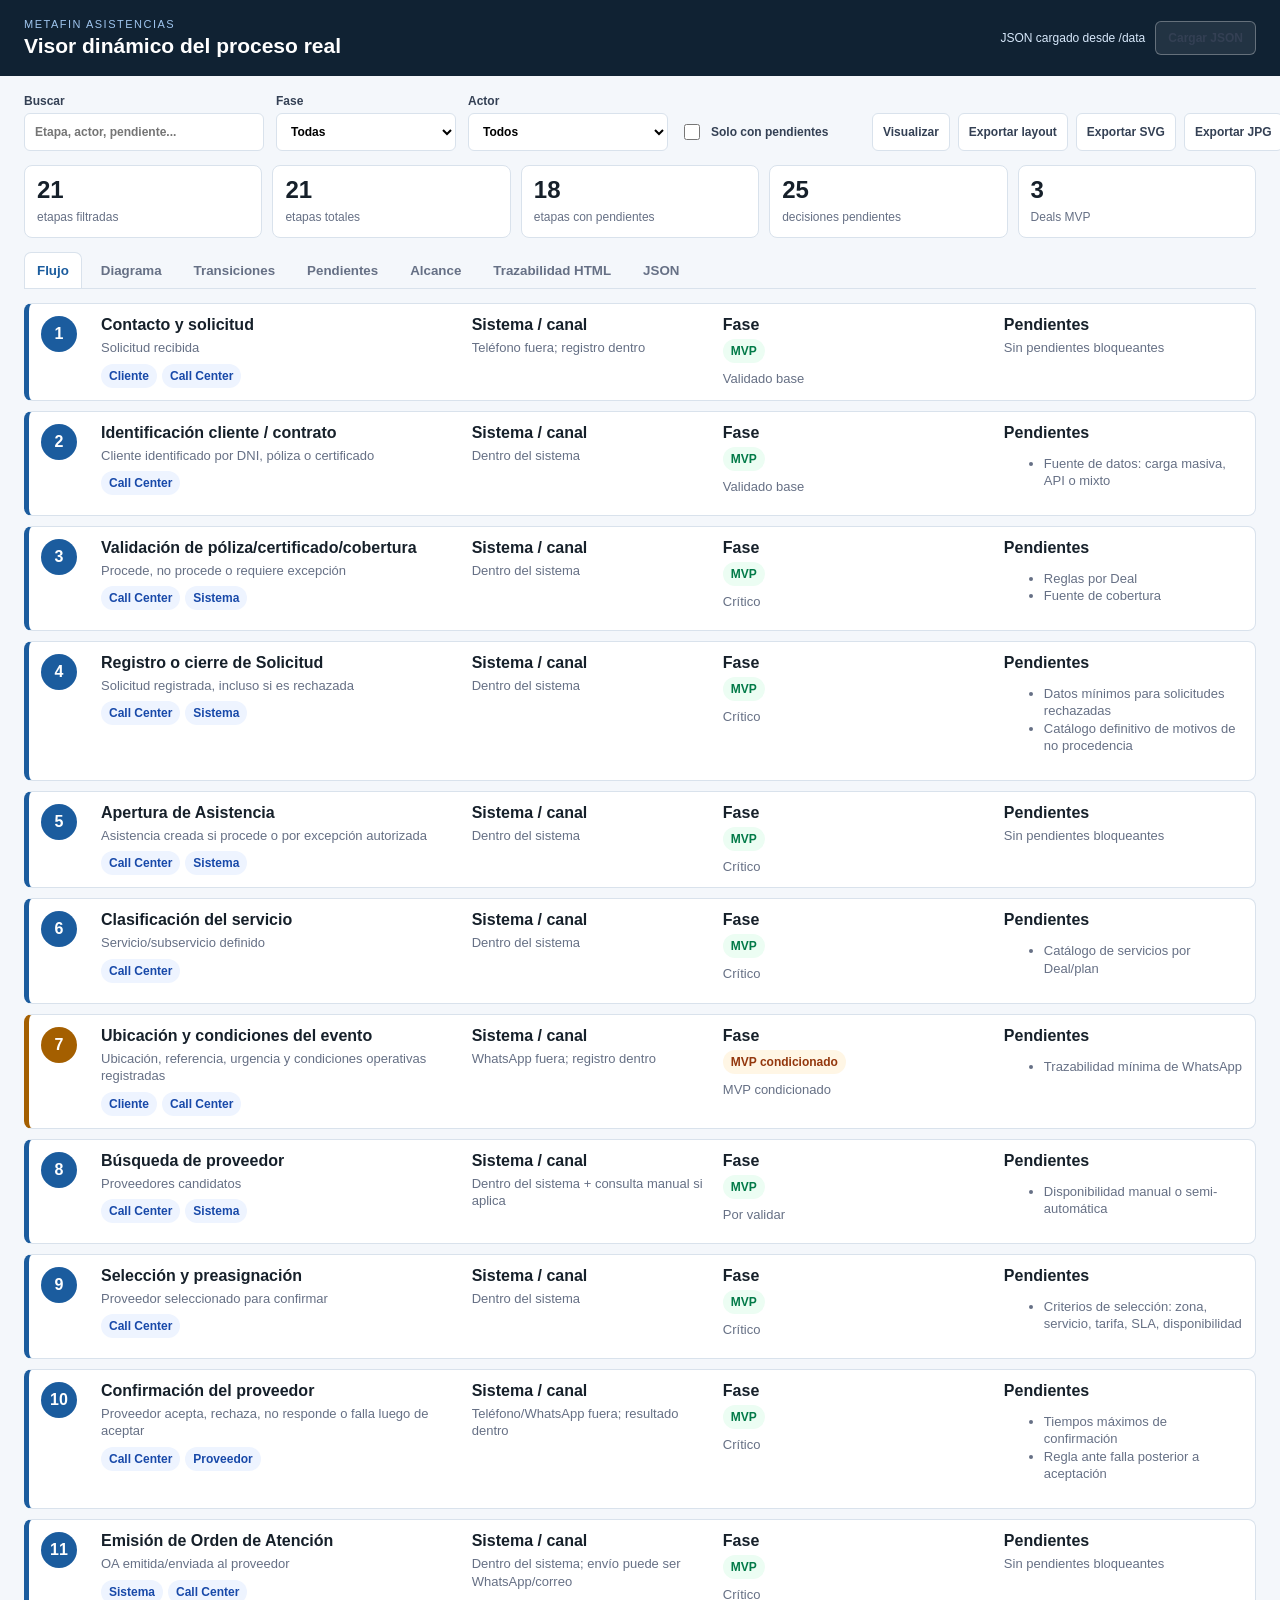
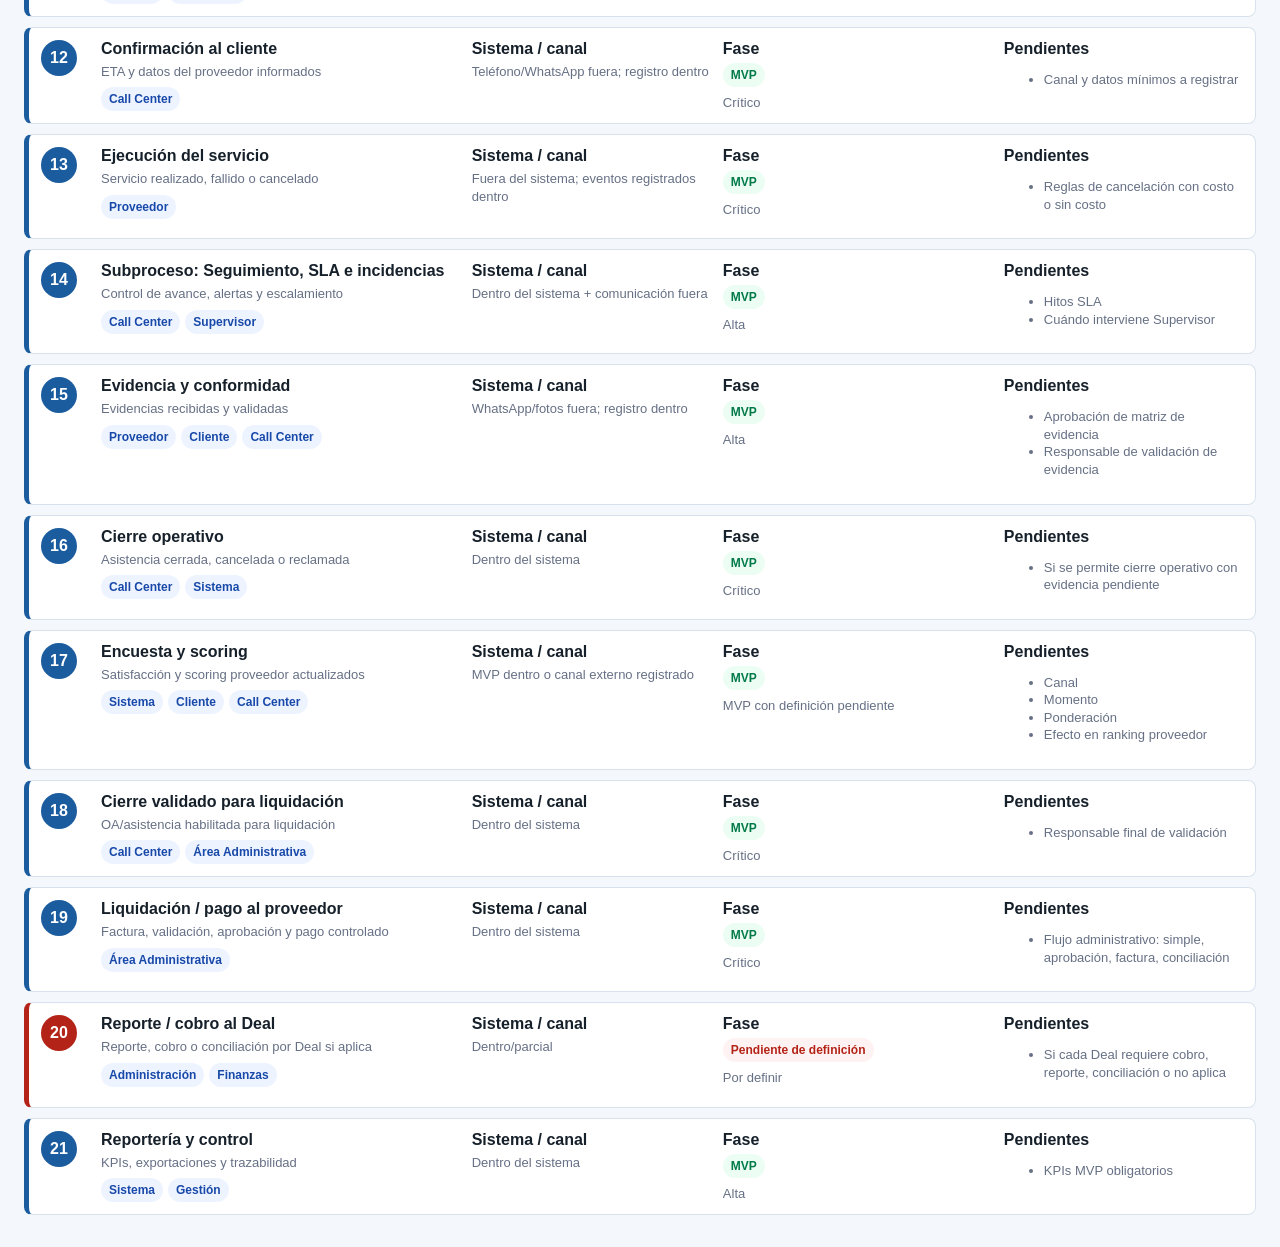
==== viewer/index.html @ db5d9f94 "Initial METAFIN process documentation" ====
<!doctype html>
<html lang="es">
<head>
  <meta charset="utf-8">
  <meta name="viewport" content="width=device-width, initial-scale=1">
  <title>METAFIN Asistencias - Visor dinámico</title>
  <link rel="stylesheet" href="styles.css">
</head>
<body>
  <header class="topbar">
    <div>
      <p class="eyebrow">METAFIN Asistencias</p>
      <h1>Visor dinámico del proceso real</h1>
    </div>
    <div class="source">
      <span id="loadStatus">Cargando JSON...</span>
      <label class="fileButton">
        Cargar JSON
        <input id="fileInput" type="file" accept="application/json">
      </label>
    </div>
  </header>

  <main>
    <section class="controls" aria-label="Filtros">
      <label>
        Buscar
        <input id="searchInput" type="search" placeholder="Etapa, actor, pendiente...">
      </label>
      <label>
        Fase
        <select id="phaseFilter">
          <option value="">Todas</option>
        </select>
      </label>
      <label>
        Actor
        <select id="actorFilter">
          <option value="">Todos</option>
        </select>
      </label>
      <label class="check">
        <input id="pendingOnly" type="checkbox">
        Solo con pendientes
      </label>
      <div class="layoutTools">
        <button id="diagramMode" type="button" aria-pressed="false">Visualizar</button>
        <button id="exportLayout" type="button">Exportar layout</button>
        <button id="exportDiagramSvg" type="button">Exportar SVG</button>
        <button id="exportDiagramJpg" type="button">Exportar JPG</button>
        <label class="layoutImport">
          Importar layout
          <input id="layoutInput" type="file" accept="application/json">
        </label>
      </div>
    </section>

    <section class="summary" id="summary"></section>

    <nav class="tabs" aria-label="Vistas">
      <button class="tab active" data-view="flow">Flujo</button>
      <button class="tab" data-view="diagram">Diagrama</button>
      <button class="tab" data-view="transitions">Transiciones</button>
      <button class="tab" data-view="decisions">Pendientes</button>
      <button class="tab" data-view="scope">Alcance</button>
      <button class="tab" data-view="trace">Trazabilidad HTML</button>
      <button class="tab" data-view="json">JSON</button>
    </nav>

    <section id="flowView" class="view active"></section>
    <section id="diagramView" class="view"></section>
    <section id="transitionsView" class="view"></section>
    <section id="decisionsView" class="view"></section>
    <section id="scopeView" class="view"></section>
    <section id="traceView" class="view"></section>
    <section id="jsonView" class="view"></section>
  </main>

  <script src="app.js"></script>
</body>
</html>
---- viewer/styles.css ----
:root {
  --ink: #16202a;
  --muted: #667085;
  --line: #d9e2ec;
  --bg: #f4f7fb;
  --panel: #ffffff;
  --blue: #1b5c9e;
  --green: #287a5b;
  --amber: #a45f00;
  --red: #b42318;
  --violet: #6941c6;
  --white: #ffffff;
}

* {
  box-sizing: border-box;
}

body {
  margin: 0;
  font-family: "Segoe UI", Arial, sans-serif;
  color: var(--ink);
  background: var(--bg);
}

.topbar {
  display: flex;
  align-items: center;
  justify-content: space-between;
  gap: 16px;
  padding: 18px 24px;
  background: #102233;
  color: white;
  position: sticky;
  top: 0;
  z-index: 10;
}

.eyebrow {
  margin: 0 0 4px;
  font-size: 11px;
  letter-spacing: 1.5px;
  text-transform: uppercase;
  color: #9fc5ee;
}

h1 {
  margin: 0;
  font-size: 21px;
  font-weight: 700;
}

main {
  padding: 18px 24px 32px;
  max-width: 1480px;
  margin: 0 auto;
}

.source {
  display: flex;
  align-items: center;
  gap: 10px;
  font-size: 12px;
  color: #d7e8fb;
}

.fileButton {
  position: relative;
  overflow: hidden;
  display: inline-flex;
  align-items: center;
  height: 34px;
  padding: 0 12px;
  border: 1px solid rgba(255, 255, 255, .3);
  border-radius: 6px;
  cursor: pointer;
  background: rgba(255, 255, 255, .08);
}

.fileButton input {
  position: absolute;
  inset: 0;
  opacity: 0;
  cursor: pointer;
}

.controls {
  display: grid;
  grid-template-columns: minmax(240px, 1fr) 180px 200px 180px auto;
  gap: 12px;
  align-items: end;
  margin-bottom: 14px;
}

.layoutTools {
  display: flex;
  align-items: end;
  gap: 8px;
  height: 38px;
}

.layoutTools button,
.layoutImport {
  height: 38px;
  display: inline-flex;
  align-items: center;
  padding: 0 10px;
  border: 1px solid var(--line);
  border-radius: 6px;
  background: white;
  color: #344054;
  font-size: 12px;
  font-weight: 750;
  cursor: pointer;
  position: relative;
  overflow: hidden;
  white-space: nowrap;
}

.layoutTools button.active {
  border-color: var(--blue);
  background: #eef4ff;
  color: var(--blue);
}

.layoutImport input {
  position: absolute;
  inset: 0;
  opacity: 0;
  cursor: pointer;
}

label {
  display: grid;
  gap: 5px;
  font-size: 12px;
  font-weight: 650;
  color: #344054;
}

input,
select {
  height: 38px;
  border: 1px solid var(--line);
  border-radius: 6px;
  padding: 0 10px;
  background: white;
  font: inherit;
}

.check {
  display: flex;
  align-items: center;
  gap: 8px;
  height: 38px;
}

.check input {
  width: 16px;
  height: 16px;
}

.summary {
  display: grid;
  grid-template-columns: repeat(5, minmax(0, 1fr));
  gap: 10px;
  margin-bottom: 14px;
}

.metric {
  background: var(--panel);
  border: 1px solid var(--line);
  border-radius: 8px;
  padding: 12px;
}

.metric b {
  display: block;
  font-size: 24px;
  line-height: 1;
  margin-bottom: 5px;
}

.metric span {
  color: var(--muted);
  font-size: 12px;
}

.tabs {
  display: flex;
  gap: 6px;
  margin-bottom: 14px;
  border-bottom: 1px solid var(--line);
}

.tab {
  border: 1px solid transparent;
  border-bottom: 0;
  background: transparent;
  color: var(--muted);
  padding: 10px 12px;
  border-radius: 7px 7px 0 0;
  font-weight: 700;
  cursor: pointer;
}

.tab.active {
  background: white;
  color: var(--blue);
  border-color: var(--line);
}

.view {
  display: none;
}

.view.active {
  display: block;
}

.flow {
  display: grid;
  gap: 10px;
}

.step {
  display: grid;
  grid-template-columns: 48px 1.2fr .8fr .9fr .8fr;
  gap: 12px;
  align-items: stretch;
  background: var(--panel);
  border: 1px solid var(--line);
  border-left: 5px solid var(--blue);
  border-radius: 8px;
  padding: 12px;
}

.step[data-phase="MVP condicionado"] {
  border-left-color: var(--amber);
}

.step[data-phase="Pendiente de definición"] {
  border-left-color: var(--red);
}

.num {
  display: grid;
  place-items: center;
  width: 36px;
  height: 36px;
  border-radius: 50%;
  color: white;
  background: var(--blue);
  font-weight: 800;
}

.step[data-phase="MVP condicionado"] .num {
  background: var(--amber);
}

.step[data-phase="Pendiente de definición"] .num {
  background: var(--red);
}

.title {
  font-weight: 800;
  margin-bottom: 5px;
}

.muted {
  color: var(--muted);
  font-size: 13px;
  line-height: 1.35;
}

.pillRow {
  display: flex;
  flex-wrap: wrap;
  gap: 5px;
  margin-top: 7px;
}

.pill {
  display: inline-flex;
  align-items: center;
  min-height: 24px;
  padding: 3px 8px;
  border-radius: 999px;
  background: #eef4ff;
  color: #1849a9;
  font-size: 12px;
  font-weight: 650;
}

.phase {
  background: #ecfdf3;
  color: #027a48;
}

.phase.cond {
  background: #fff6e5;
  color: #93370d;
}

.phase.pending {
  background: #fef3f2;
  color: #b42318;
}

.panel {
  background: var(--panel);
  border: 1px solid var(--line);
  border-radius: 8px;
  overflow: hidden;
}

.diagramWrap {
  background: white;
  border: 1px solid var(--line);
  border-radius: 8px;
  overflow: auto;
  position: relative;
}

.diagramHint {
  position: sticky;
  left: 0;
  padding: 10px 12px;
  border-bottom: 1px solid var(--line);
  color: var(--muted);
  font-size: 13px;
  background: #f8fafc;
}

.legend {
  display: inline-flex;
  align-items: center;
  gap: 6px;
  margin-left: 14px;
  color: #344054;
}

.dot {
  display: inline-block;
  width: 12px;
  height: 4px;
  border-radius: 999px;
  background: #315f87;
}

.dot.cond {
  background: var(--amber);
}

.dot.pending {
  background: var(--red);
}

.diagram {
  min-width: 1900px;
  display: block;
}

.laneHeader {
  fill: #102233;
}

.laneTitle {
  fill: white;
  font-size: 13px;
  font-weight: 750;
}

.laneBand {
  fill: #ffffff;
  stroke: #e8eef5;
  stroke-width: 1;
}

.laneBand.alt {
  fill: #f8fafc;
}

.diagramCard rect {
  fill: #ffffff;
  stroke: var(--blue);
  stroke-width: 2;
  filter: url(#shadow);
}

.diagramCard.selected rect {
  stroke-width: 3;
}

.diagramCard {
  cursor: grab;
}

.diagramWrap.viewMode .diagramCard {
  cursor: default;
}

.diagramCard.dragging {
  cursor: grabbing;
  opacity: .88;
}

.diagramCard rect.cond {
  stroke: var(--amber);
}

.diagramCard rect.pending {
  stroke: var(--red);
}

.diagramCard circle {
  fill: var(--blue);
}

.diagramCard rect.cond + circle {
  fill: var(--amber);
}

.diagramCard rect.pending + circle {
  fill: var(--red);
}

.cardNum {
  fill: white;
  font-size: 11px;
  font-weight: 800;
}

.cardTitle {
  fill: var(--ink);
  font-size: 13px;
  font-weight: 800;
}

.cardMeta {
  fill: var(--muted);
  font-size: 12px;
}

.cardSystem {
  font-size: 15px;
}

.diagramDetails {
  position: absolute;
  z-index: 3;
  width: 390px;
  max-height: 520px;
  overflow: auto;
  padding: 14px;
  background: rgba(255, 255, 255, .97);
  border: 1px solid var(--line);
  border-radius: 8px;
  box-shadow: 0 12px 30px rgba(16, 34, 51, .16);
}

.detailsClose {
  position: absolute;
  top: 8px;
  right: 8px;
  width: 26px;
  height: 26px;
  border: none;
  border-radius: 50%;
  background: transparent;
  color: var(--muted);
  font-size: 14px;
  cursor: pointer;
  display: grid;
  place-items: center;
  line-height: 1;
}

.detailsClose:hover {
  background: var(--bg);
  color: var(--ink);
}

.detailsHeader {
  display: grid;
  grid-template-columns: 42px 1fr;
  gap: 10px;
  align-items: start;
  padding-bottom: 10px;
  border-bottom: 1px solid var(--line);
}

.detailsHeader h2 {
  margin: 0 0 4px;
  font-size: 16px;
  line-height: 1.2;
}

.detailsHeader p {
  margin: 0;
  color: var(--muted);
  font-size: 13px;
}

.diagramDetails dl {
  display: grid;
  gap: 8px;
  margin: 12px 0 0;
}

.diagramDetails dt {
  color: #344054;
  font-size: 12px;
  font-weight: 800;
}

.diagramDetails dd {
  margin: 0;
  color: var(--ink);
  font-size: 13px;
  line-height: 1.38;
}

.diagramDetails ul {
  margin: 0;
  padding-left: 18px;
}

.diagramDetails li + li {
  margin-top: 6px;
}

.diagramDetails code {
  display: inline-block;
  margin: 2px 3px 2px 0;
  padding: 2px 5px;
  border-radius: 4px;
  background: #eef4ff;
  color: #1849a9;
}

.flowLine {
  fill: none !important;
  stroke: #315f87;
  stroke-width: 3.2;
  opacity: .95;
}

.flowLine.cond,
.flowLine.pending {
  fill: none !important;
}

.arrow.cond {
  stroke: var(--amber);
  fill: var(--amber);
}

.arrow.pending {
  stroke: var(--red);
  fill: var(--red);
}

.flowLine.cond {
  stroke: var(--amber);
}

.flowLine.pending {
  stroke: var(--red);
}

.flowLine.loop {
  stroke-dasharray: 6 5;
  stroke-width: 2.6;
}

.calloutLine {
  fill: none !important;
  stroke: var(--amber);
  stroke-width: 2.4;
  stroke-dasharray: 6 5;
}

.calloutLine.pending,
.calloutLine.cond {
  stroke: var(--amber);
}

.calloutBox rect {
  fill: #ffffff;
  stroke: var(--amber);
  stroke-width: 1.5;
  filter: url(#shadow);
}

.calloutBox.pending rect {
  stroke: var(--red);
}

.calloutBox.terminal rect {
  fill: #fef3f2;
  stroke: var(--red);
}

.calloutBox.terminal .calloutTarget {
  fill: var(--red);
  font-weight: 850;
}

.calloutTitle {
  fill: #344054;
  font-size: 10px;
  font-weight: 800;
}

.calloutTarget {
  fill: var(--muted);
  font-size: 9px;
  font-weight: 650;
}

.arrow {
  fill: #315f87;
  stroke: #315f87;
  opacity: .9;
}

.lineLabel rect {
  fill: #ffffff;
  stroke: #9bb2c7;
  stroke-width: 1;
  opacity: .98;
}

.lineLabel text {
  fill: #344054;
  font-size: 10px;
  font-weight: 700;
  paint-order: stroke;
  stroke: #ffffff;
  stroke-width: 4px;
  stroke-linejoin: round;
}

.lineLabel.cond rect {
  stroke: var(--amber);
}

.lineLabel.pending rect {
  stroke: var(--red);
}

.terminalNode rect {
  fill: #fef3f2;
  stroke: var(--red);
  stroke-width: 2;
  filter: url(#shadow);
}

.terminalNode text {
  fill: var(--red);
  font-size: 12px;
  font-weight: 800;
}

.connectorHandle {
  fill: rgba(255, 255, 255, .16);
  stroke: #315f87;
  stroke-width: 2;
  cursor: grab;
  opacity: .72;
}

.diagramWrap.viewMode .connectorHandle {
  display: none;
}

.connectorHandle.to {
  stroke: var(--green);
}

.connectorHandle.control {
  fill: rgba(105, 65, 198, .12);
  stroke: var(--violet);
}

.connectorHandle.label {
  fill: rgba(49, 95, 135, .28);
  stroke: #315f87;
  stroke-width: 1.5;
}

.connectorHandle:hover {
  fill: #ffffff;
  opacity: 1;
}

.connectorHandle.dragging {
  cursor: grabbing;
  fill: #eaf3ff;
  opacity: 1;
}

table {
  width: 100%;
  border-collapse: collapse;
  background: white;
}

th,
td {
  padding: 10px 12px;
  border-bottom: 1px solid var(--line);
  text-align: left;
  vertical-align: top;
  font-size: 13px;
}

th {
  background: #f8fafc;
  color: #344054;
  font-size: 12px;
}

.scopeGrid {
  display: grid;
  grid-template-columns: repeat(4, minmax(0, 1fr));
  gap: 12px;
}

.scopeCard {
  background: white;
  border: 1px solid var(--line);
  border-radius: 8px;
  padding: 12px;
}

.scopeCard h3 {
  margin: 0 0 8px;
  font-size: 15px;
}

.scopeCard ul {
  margin: 0;
  padding-left: 18px;
  color: #344054;
  font-size: 13px;
  line-height: 1.45;
}

pre {
  margin: 0;
  padding: 14px;
  background: #0b1620;
  color: #d6e4f0;
  border-radius: 8px;
  overflow: auto;
  max-height: 70vh;
}

@media (max-width: 980px) {
  .topbar,
  .source {
    align-items: flex-start;
    flex-direction: column;
  }

  .controls,
  .summary,
  .scopeGrid,
  .step {
    grid-template-columns: 1fr;
  }
}
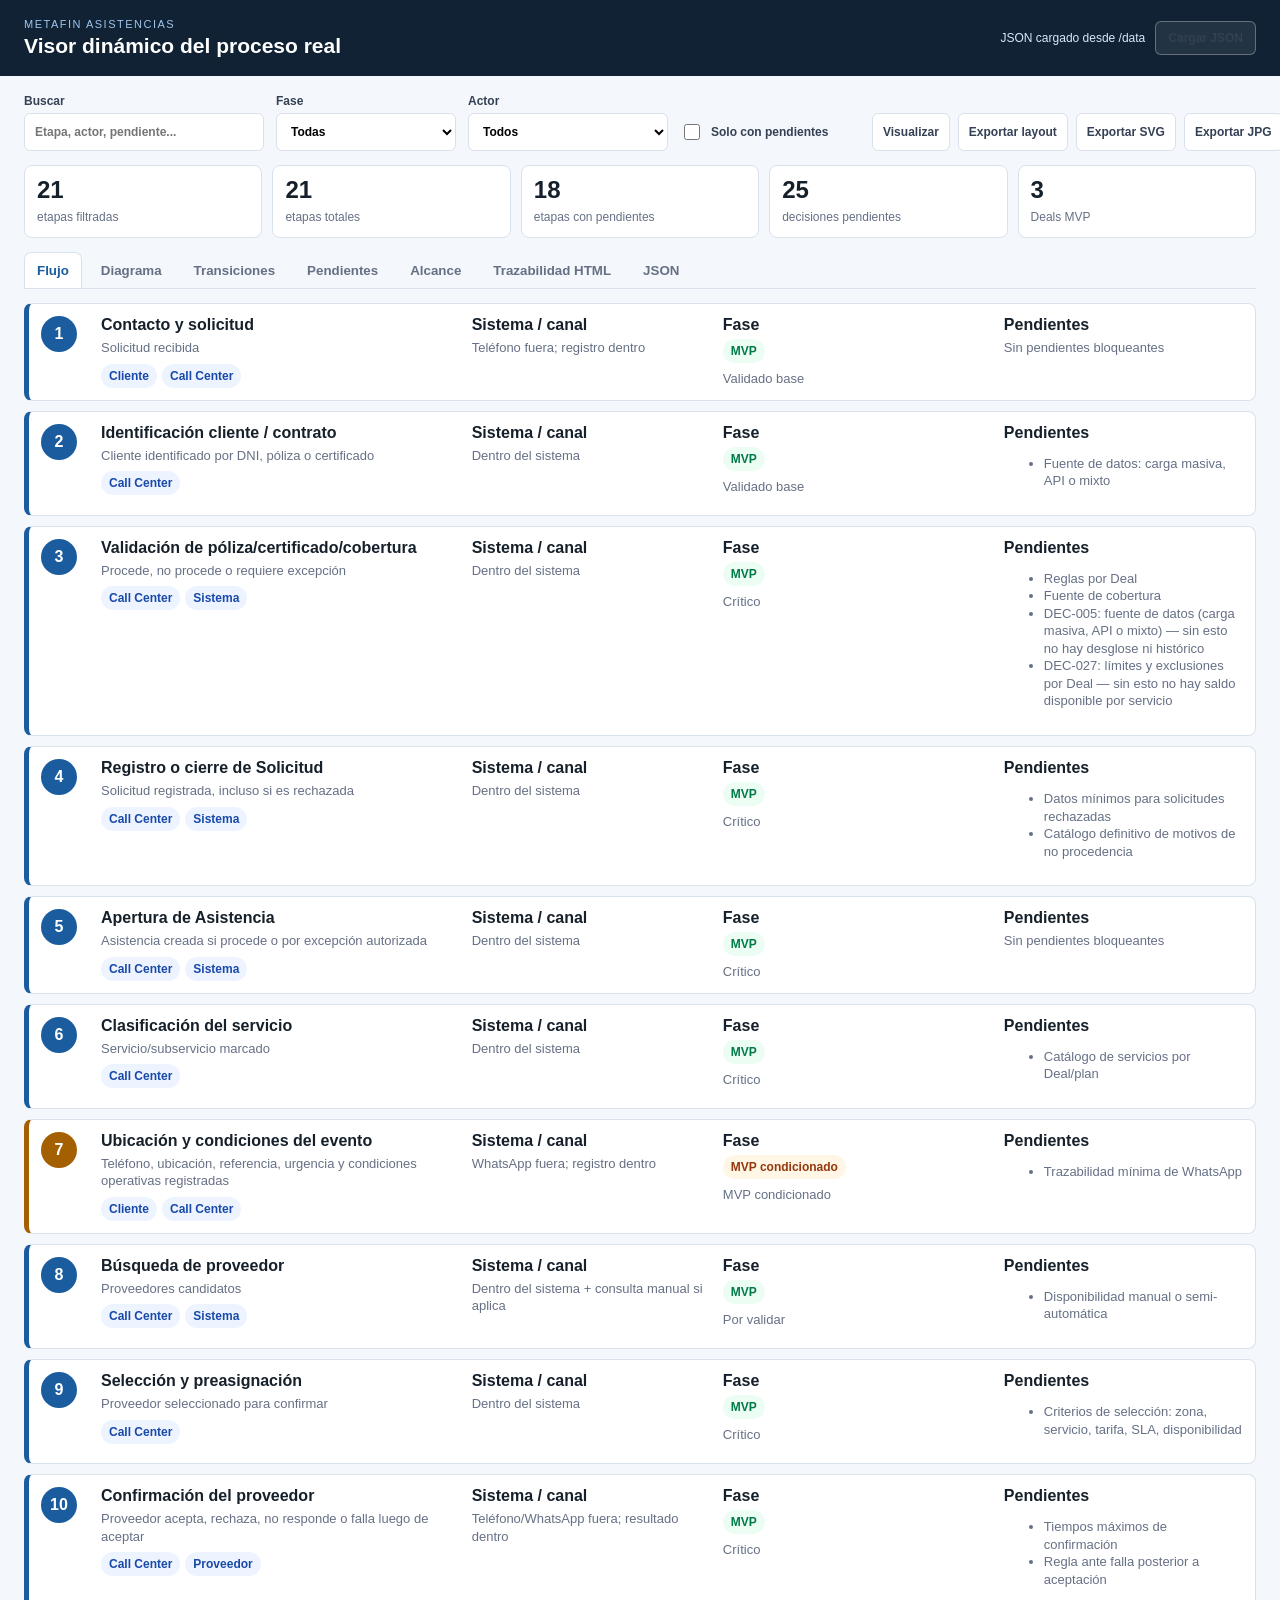
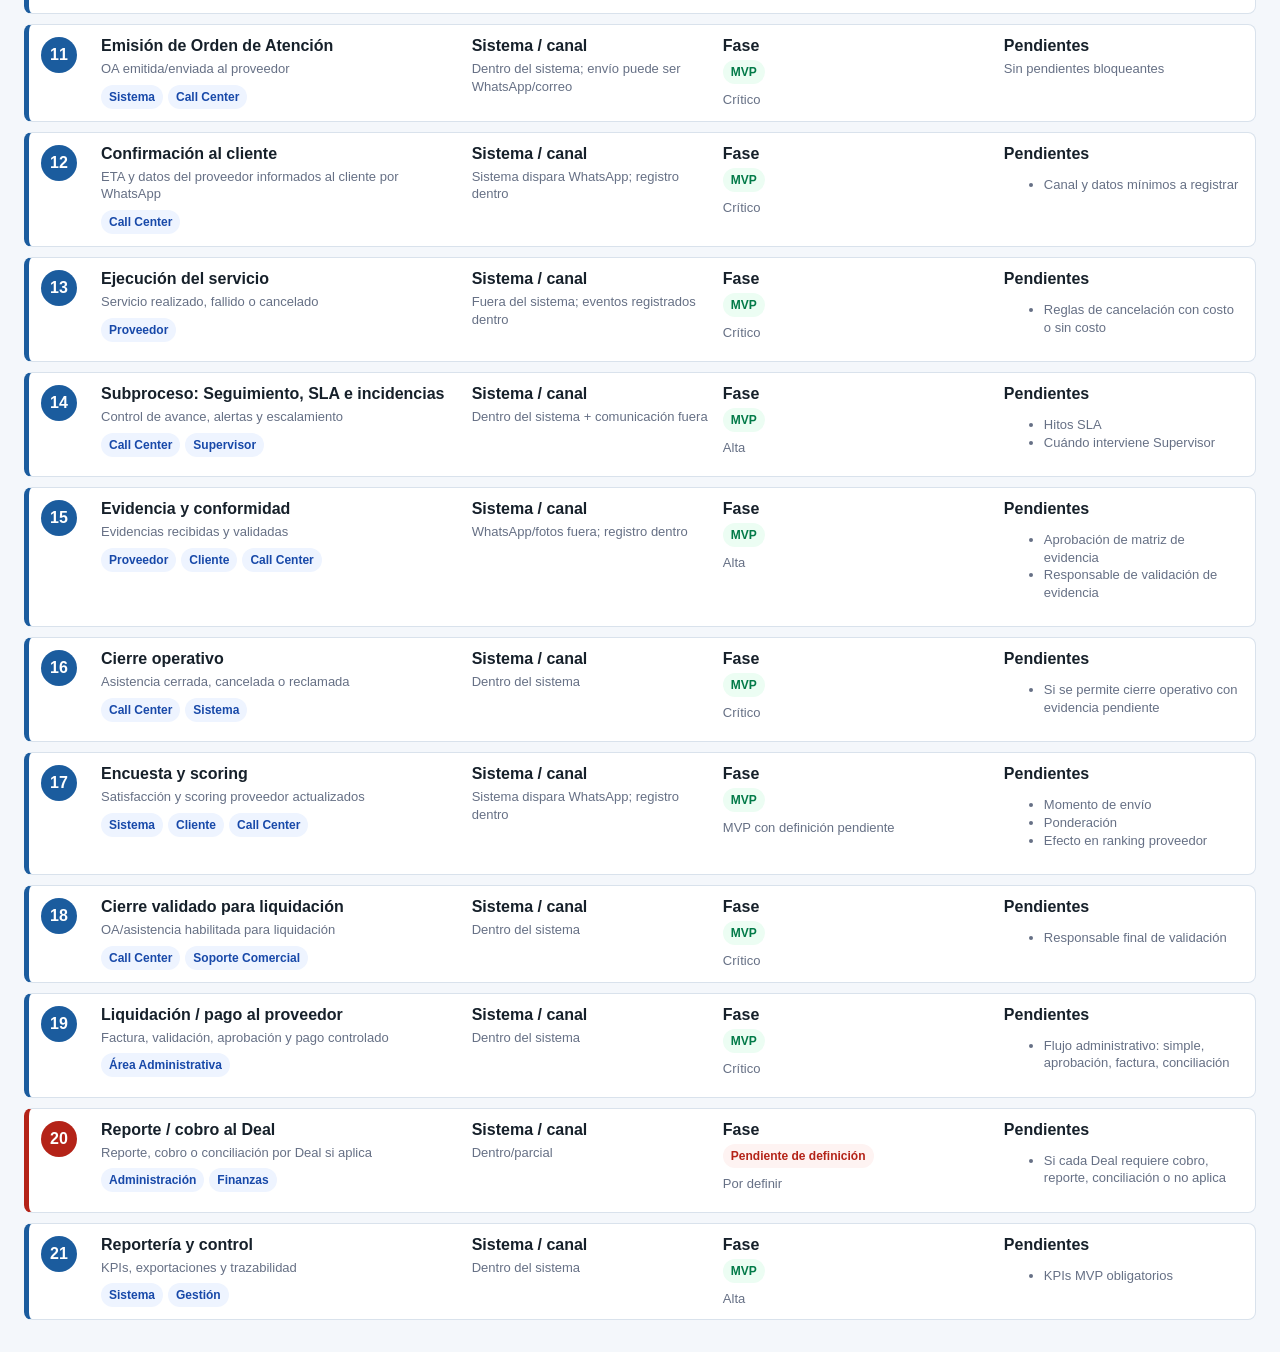
==== commit 30b40c4c: "base 2" ====
--- a/viewer/index.html
+++ b/viewer/index.html
@@ -46,7 +46,7 @@
       <div class="layoutTools">
         <button id="diagramMode" type="button" aria-pressed="false">Visualizar</button>
         <button id="exportLayout" type="button">Exportar layout</button>
-        <button id="exportDiagramSvg" type="button">Exportar SVG</button>
+<button id="exportDiagramSvg" type="button">Exportar SVG</button>
         <button id="exportDiagramJpg" type="button">Exportar JPG</button>
         <label class="layoutImport">
           Importar layout
--- a/viewer/styles.css
+++ b/viewer/styles.css
@@ -459,6 +459,7 @@
   box-shadow: 0 12px 30px rgba(16, 34, 51, .16);
 }
 
+
 .detailsClose {
   position: absolute;
   top: 8px;
@@ -675,6 +676,28 @@
   display: none;
 }
 
+.diagramWrap.viewMode .cardResetBtn {
+  display: none;
+}
+
+.cardResetBtn circle {
+  fill: rgba(255, 255, 255, .88);
+  stroke: var(--line);
+  stroke-width: 1.5;
+  cursor: pointer;
+}
+
+.cardResetBtn:hover circle {
+  stroke: var(--amber);
+  fill: #fff6e5;
+}
+
+.cardResetIcon {
+  fill: var(--muted);
+  font-size: 13px;
+  pointer-events: none;
+}
+
 .connectorHandle.to {
   stroke: var(--green);
 }
